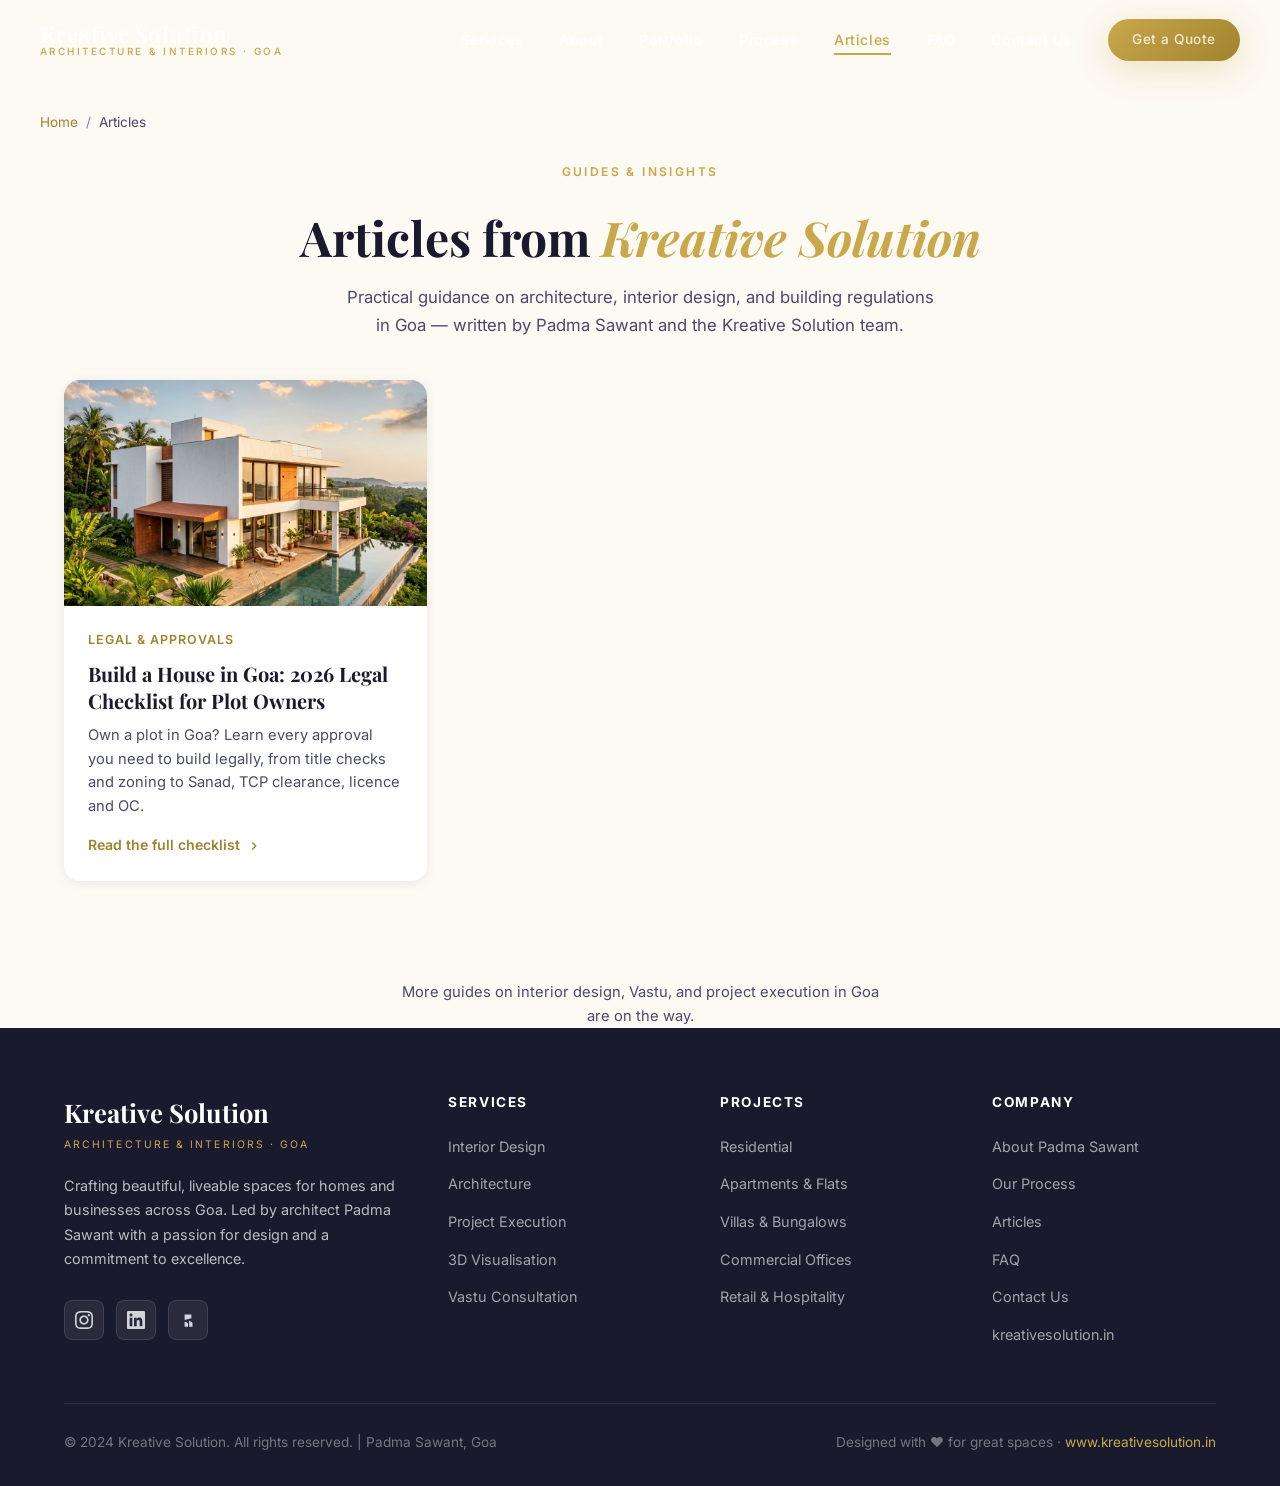
==== articles/index.html @ ba91e3a1 "Add Articles section with first legal-checklist guide - Add /articles/ index page and a new css/arti" ====
<!DOCTYPE html>
<html lang="en">
<head>
  <meta charset="UTF-8" />
  <meta name="viewport" content="width=device-width, initial-scale=1.0" />

  <!-- SEO Meta -->
  <title>Articles & Guides | Kreative Solution — Architecture &amp; Interiors in Goa</title>
  <meta name="description" content="Guides and insights on architecture, interior design, and building regulations in Goa, from Kreative Solution — Padma Sawant's architecture and interior design studio." />
  <meta name="author" content="Padma Sawant — Kreative Solution" />
  <meta name="robots" content="index, follow, max-image-preview:large, max-snippet:-1, max-video-preview:-1" />
  <link rel="canonical" href="https://www.kreativesolution.in/articles/" />
  <link rel="sitemap" type="application/xml" href="/sitemap.xml" />

  <!-- Open Graph -->
  <meta property="og:type" content="website" />
  <meta property="og:site_name" content="Kreative Solution" />
  <meta property="og:locale" content="en_IN" />
  <meta property="og:url" content="https://www.kreativesolution.in/articles/" />
  <meta property="og:title" content="Articles & Guides | Kreative Solution" />
  <meta property="og:description" content="Guides and insights on architecture, interior design, and building regulations in Goa." />
  <meta property="og:image" content="https://www.kreativesolution.in/assets/images/architecture_exterior.png" />

  <!-- Twitter Card -->
  <meta name="twitter:card" content="summary_large_image" />
  <meta name="twitter:title" content="Articles & Guides | Kreative Solution" />
  <meta name="twitter:description" content="Guides and insights on architecture, interior design, and building regulations in Goa." />
  <meta name="twitter:image" content="https://www.kreativesolution.in/assets/images/architecture_exterior.png" />

  <!-- Breadcrumb Schema -->
  <script type="application/ld+json">
  {
    "@context": "https://schema.org",
    "@type": "BreadcrumbList",
    "itemListElement": [
      { "@type": "ListItem", "position": 1, "name": "Home", "item": "https://www.kreativesolution.in/" },
      { "@type": "ListItem", "position": 2, "name": "Articles", "item": "https://www.kreativesolution.in/articles/" }
    ]
  }
  </script>

  <!-- Favicon -->
  <link rel="icon" type="image/svg+xml" href="data:image/svg+xml,<svg xmlns='http://www.w3.org/2000/svg' viewBox='0 0 100 100'><rect width='100' height='100' rx='16' fill='%231a1a2e'/><text y='72' x='50' text-anchor='middle' font-size='60' font-family='serif' fill='%23c9a84c'>K</text></svg>" />

  <!-- Stylesheets -->
  <link rel="stylesheet" href="/css/style.css" />
  <link rel="stylesheet" href="/css/articles.css" />
</head>

<body>

  <!-- ===================== FLOATING WHATSAPP ===================== -->
  <a href="https://wa.me/919975888247?text=Hi%20Padma%2C%20I%20would%20like%20to%20discuss%20a%20project%20with%20Kreative%20Solution."
    class="fab-whatsapp"
    target="_blank"
    rel="noopener noreferrer"
    aria-label="Chat on WhatsApp"
    id="fab-whatsapp">
    <svg viewBox="0 0 24 24" xmlns="http://www.w3.org/2000/svg">
      <path d="M17.472 14.382c-.297-.149-1.758-.867-2.03-.967-.273-.099-.471-.148-.67.15-.197.297-.767.966-.94 1.164-.173.199-.347.223-.644.075-.297-.15-1.255-.463-2.39-1.475-.883-.788-1.48-1.761-1.653-2.059-.173-.297-.018-.458.13-.606.134-.133.298-.347.446-.52.149-.174.198-.298.298-.497.099-.198.05-.371-.025-.52-.075-.149-.669-1.612-.916-2.207-.242-.579-.487-.5-.669-.51-.173-.008-.371-.01-.57-.01-.198 0-.52.074-.792.372-.272.297-1.04 1.016-1.04 2.479 0 1.462 1.065 2.875 1.213 3.074.149.198 2.096 3.2 5.077 4.487.709.306 1.262.489 1.694.625.712.227 1.36.195 1.871.118.571-.085 1.758-.719 2.006-1.413.248-.694.248-1.289.173-1.413-.074-.124-.272-.198-.57-.347m-5.421 7.403h-.004a9.87 9.87 0 01-5.031-1.378l-.361-.214-3.741.982.998-3.648-.235-.374a9.86 9.86 0 01-1.51-5.26c.001-5.45 4.436-9.884 9.888-9.884 2.64 0 5.122 1.03 6.988 2.898a9.825 9.825 0 012.893 6.994c-.003 5.45-4.437 9.884-9.885 9.884m8.413-18.297A11.815 11.815 0 0012.05 0C5.495 0 .16 5.335.157 11.892c0 2.096.547 4.142 1.588 5.945L.057 24l6.305-1.654a11.882 11.882 0 005.683 1.448h.005c6.554 0 11.89-5.335 11.893-11.893a11.821 11.821 0 00-3.48-8.413z"/>
    </svg>
  </a>

  <!-- ===================== NAVBAR ===================== -->
  <nav id="navbar" class="scrolled" role="navigation" aria-label="Main navigation">
    <div class="nav-inner">
      <a href="/" class="nav-logo" aria-label="Kreative Solution — Home">
        <span class="logo-name">Kreative Solution</span>
        <span class="logo-tagline">Architecture &amp; Interiors · Goa</span>
      </a>

      <div class="nav-links" id="nav-links">
        <a href="/#services">Services</a>
        <a href="/#about">About</a>
        <a href="/#portfolio">Portfolio</a>
        <a href="/#process">Process</a>
        <a href="/articles/" class="active">Articles</a>
        <a href="/#faq">FAQ</a>
        <a href="/#contact">Contact Us</a>
        <a href="/#contact" class="btn btn-primary nav-cta nav-cta-desktop">Get a Quote</a>
      </div>

      <button class="nav-toggle" id="nav-toggle" aria-label="Toggle mobile menu" aria-expanded="false">
        <span></span><span></span><span></span>
      </button>
    </div>
  </nav>

  <!-- Mobile Nav Overlay -->
  <div class="nav-mobile" id="nav-mobile" role="dialog" aria-label="Mobile navigation">
    <a href="/#services" class="mobile-link">Services</a>
    <a href="/#about" class="mobile-link">About</a>
    <a href="/#portfolio" class="mobile-link">Portfolio</a>
    <a href="/#process" class="mobile-link">Process</a>
    <a href="/articles/" class="mobile-link">Articles</a>
    <a href="/#faq" class="mobile-link">FAQ</a>
    <a href="/#contact" class="mobile-link">Contact Us</a>
    <a href="/#contact" class="btn btn-primary">Get a Quote</a>
  </div>

  <!-- ===================== BREADCRUMB ===================== -->
  <div class="container breadcrumb" aria-label="Breadcrumb">
    <a href="/">Home</a><span class="sep">/</span><span aria-current="page">Articles</span>
  </div>

  <!-- ===================== ARTICLES HERO ===================== -->
  <section id="articles-hero">
    <div class="container">
      <span class="section-tag">Guides &amp; Insights</span>
      <h1 class="section-title">Articles from <span>Kreative Solution</span></h1>
      <p class="section-sub" style="margin: 16px auto 0;">
        Practical guidance on architecture, interior design, and building regulations in Goa — written by Padma Sawant and the Kreative Solution team.
      </p>
    </div>
  </section>

  <!-- ===================== ARTICLES GRID ===================== -->
  <section id="articles-list">
    <div class="container">
      <div class="articles-grid">

        <article class="article-card">
          <a href="/articles/build-a-house-in-goa-legal-checklist.html" class="article-card-image">
            <img src="/assets/images/architecture_exterior.png"
                 alt="Goa residence under construction, representing the building approval process"
                 loading="lazy" />
          </a>
          <div class="article-card-body">
            <span class="article-card-meta">Legal &amp; Approvals</span>
            <h2 class="article-card-title">
              <a href="/articles/build-a-house-in-goa-legal-checklist.html">Build a House in Goa: 2026 Legal Checklist for Plot Owners</a>
            </h2>
            <p class="article-card-excerpt">
              Own a plot in Goa? Learn every approval you need to build legally, from title checks and zoning to Sanad, TCP clearance, licence and OC.
            </p>
            <a href="/articles/build-a-house-in-goa-legal-checklist.html" class="article-card-link">
              Read the full checklist
              <svg viewBox="0 0 24 24" width="16" height="16" fill="currentColor"><path d="M10 6L8.59 7.41 13.17 12l-4.58 4.59L10 18l6-6z"/></svg>
            </a>
          </div>
        </article>

      </div>

      <p class="articles-empty-note">More guides on interior design, Vastu, and project execution in Goa are on the way.</p>
    </div>
  </section>

  <!-- ===================== FOOTER ===================== -->
  <footer id="footer" role="contentinfo">
    <div class="container">
      <div class="footer-grid">
        <div class="footer-brand">
          <div class="logo-name">Kreative Solution</div>
          <div class="logo-tagline">Architecture &amp; Interiors · Goa</div>
          <p>Crafting beautiful, liveable spaces for homes and businesses across Goa. Led by architect Padma Sawant with a passion for design and a commitment to excellence.</p>
          <div class="social-links">
            <a href="https://www.instagram.com/" target="_blank" rel="noopener noreferrer" class="social-link" aria-label="Instagram">
              <svg viewBox="0 0 24 24"><path d="M12 2.163c3.204 0 3.584.012 4.85.07 3.252.148 4.771 1.691 4.919 4.919.058 1.265.069 1.645.069 4.849 0 3.205-.012 3.584-.069 4.849-.149 3.225-1.664 4.771-4.919 4.919-1.266.058-1.644.07-4.85.07-3.204 0-3.584-.012-4.849-.07-3.26-.149-4.771-1.699-4.919-4.92-.058-1.265-.07-1.644-.07-4.849 0-3.204.013-3.583.07-4.849.149-3.227 1.664-4.771 4.919-4.919 1.266-.057 1.645-.069 4.849-.069zm0-2.163c-3.259 0-3.667.014-4.947.072-4.358.2-6.78 2.618-6.98 6.98-.059 1.281-.073 1.689-.073 4.948 0 3.259.014 3.668.072 4.948.2 4.358 2.618 6.78 6.98 6.98 1.281.058 1.689.072 4.948.072 3.259 0 3.668-.014 4.948-.072 4.354-.2 6.782-2.618 6.979-6.98.059-1.28.073-1.689.073-4.948 0-3.259-.014-3.667-.072-4.947-.196-4.354-2.617-6.78-6.979-6.98-1.281-.059-1.69-.073-4.949-.073zm0 5.838c-3.403 0-6.162 2.759-6.162 6.162s2.759 6.163 6.162 6.163 6.162-2.759 6.162-6.163c0-3.403-2.759-6.162-6.162-6.162zm0 10.162c-2.209 0-4-1.79-4-4 0-2.209 1.791-4 4-4s4 1.791 4 4c0 2.21-1.791 4-4 4zm6.406-11.845c-.796 0-1.441.645-1.441 1.44s.645 1.44 1.441 1.44c.795 0 1.439-.645 1.439-1.44s-.644-1.44-1.439-1.44z"/></svg>
            </a>
            <a href="https://www.linkedin.com/" target="_blank" rel="noopener noreferrer" class="social-link" aria-label="LinkedIn">
              <svg viewBox="0 0 24 24"><path d="M20.447 20.452h-3.554v-5.569c0-1.328-.027-3.037-1.852-3.037-1.853 0-2.136 1.445-2.136 2.939v5.667H9.351V9h3.414v1.561h.046c.477-.9 1.637-1.85 3.37-1.85 3.601 0 4.267 2.37 4.267 5.455v6.286zM5.337 7.433c-1.144 0-2.063-.926-2.063-2.065 0-1.138.92-2.063 2.063-2.063 1.14 0 2.064.925 2.064 2.063 0 1.139-.925 2.065-2.064 2.065zm1.782 13.019H3.555V9h3.564v11.452zM22.225 0H1.771C.792 0 0 .774 0 1.729v20.542C0 23.227.792 24 1.771 24h20.451C23.2 24 24 23.227 24 22.271V1.729C24 .774 23.2 0 22.222 0h.003z"/></svg>
            </a>
            <a href="https://www.houzz.com/" target="_blank" rel="noopener noreferrer" class="social-link" aria-label="Houzz">
              <svg viewBox="0 0 24 24"><path d="M7.5 4.5v7.376L16.5 9.5V4.5h-9zm0 9.624V21h4.5v-5.126l-4.5-1.75zm6 2.376V21H18v-5.5l-4.5-2.75v4.75z"/></svg>
            </a>
          </div>
        </div>

        <div class="footer-col">
          <h4>Services</h4>
          <ul>
            <li><a href="/#services">Interior Design</a></li>
            <li><a href="/#services">Architecture</a></li>
            <li><a href="/#services">Project Execution</a></li>
            <li><a href="/#services">3D Visualisation</a></li>
            <li><a href="/#services">Vastu Consultation</a></li>
          </ul>
        </div>

        <div class="footer-col">
          <h4>Projects</h4>
          <ul>
            <li><a href="/#portfolio">Residential</a></li>
            <li><a href="/#portfolio">Apartments &amp; Flats</a></li>
            <li><a href="/#portfolio">Villas &amp; Bungalows</a></li>
            <li><a href="/#portfolio">Commercial Offices</a></li>
            <li><a href="/#portfolio">Retail &amp; Hospitality</a></li>
          </ul>
        </div>

        <div class="footer-col">
          <h4>Company</h4>
          <ul>
            <li><a href="/#about">About Padma Sawant</a></li>
            <li><a href="/#process">Our Process</a></li>
            <li><a href="/articles/">Articles</a></li>
            <li><a href="/#faq">FAQ</a></li>
            <li><a href="/#contact">Contact Us</a></li>
            <li><a href="https://www.kreativesolution.in">kreativesolution.in</a></li>
          </ul>
        </div>
      </div>

      <hr class="footer-divider" />

      <div class="footer-bottom">
        <p>&copy; 2024 Kreative Solution. All rights reserved. | Padma Sawant, Goa</p>
        <p>Designed with ♥ for great spaces · <a href="https://www.kreativesolution.in">www.kreativesolution.in</a></p>
      </div>
    </div>
  </footer>

  <!-- ===================== JAVASCRIPT ===================== -->
  <script src="/js/main.js"></script>

</body>
</html>
---- css/style.css ----
/* =========================================================
   KREATIVE SOLUTION — Main Stylesheet
   Author: Kreative Solution / Padma Sawant, Goa
   ========================================================= */

/* ---- Google Fonts ---- */
@import url('https://fonts.googleapis.com/css2?family=Playfair+Display:ital,wght@0,400;0,600;0,700;0,900;1,400;1,600&family=Inter:wght@300;400;500;600;700&display=swap');

/* ---- CSS Custom Properties ---- */
:root {
  --gold:        #c9a84c;
  --gold-light:  #e8c96b;
  --gold-dark:   #a0832e;
  --charcoal:    #1a1a2e;
  --charcoal-2:  #16213e;
  --charcoal-3:  #0f3460;
  --cream:       #f5f0e8;
  --cream-2:     #ede8dd;
  --warm-white:  #fdf9f3;
  --text-dark:   #1a1a2e;
  --text-mid:    #4a4a6a;
  --text-light:  #8888aa;
  --white:       #ffffff;

  --font-head:   'Playfair Display', Georgia, serif;
  --font-body:   'Inter', system-ui, sans-serif;

  --radius-sm:   8px;
  --radius-md:   16px;
  --radius-lg:   24px;
  --radius-xl:   40px;

  --shadow-sm:   0 2px 12px rgba(26,26,46,0.08);
  --shadow-md:   0 8px 32px rgba(26,26,46,0.14);
  --shadow-lg:   0 20px 60px rgba(26,26,46,0.20);
  --shadow-gold: 0 8px 32px rgba(201,168,76,0.30);

  --transition:  all 0.35s cubic-bezier(0.4, 0, 0.2, 1);
  --transition-slow: all 0.6s cubic-bezier(0.4, 0, 0.2, 1);

  --nav-height: 80px;
  --section-gap: 100px;
}

/* ---- Reset & Base ---- */
*, *::before, *::after { box-sizing: border-box; margin: 0; padding: 0; }

html {
  scroll-behavior: smooth;
  font-size: 16px;
  -webkit-text-size-adjust: 100%;
}

body {
  font-family: var(--font-body);
  color: var(--text-dark);
  background: var(--warm-white);
  line-height: 1.6;
  overflow-x: hidden;
}

img { display: block; max-width: 100%; height: auto; }
a { text-decoration: none; color: inherit; }
ul, ol { list-style: none; }
button { cursor: pointer; border: none; background: none; font-family: inherit; }
input, textarea, select { font-family: inherit; font-size: inherit; }

/* ---- Utility Classes ---- */
.container {
  max-width: 1200px;
  margin: 0 auto;
  padding: 0 24px;
}

.section-tag {
  display: inline-block;
  font-family: var(--font-body);
  font-size: 0.75rem;
  font-weight: 600;
  letter-spacing: 0.2em;
  text-transform: uppercase;
  color: var(--gold);
  margin-bottom: 16px;
}

.section-title {
  font-family: var(--font-head);
  font-size: clamp(2rem, 4vw, 3rem);
  font-weight: 700;
  line-height: 1.2;
  color: var(--charcoal);
}

.section-title span { color: var(--gold); font-style: italic; }

.section-sub {
  font-size: 1.05rem;
  color: var(--text-mid);
  line-height: 1.7;
  max-width: 600px;
}

.btn {
  display: inline-flex;
  align-items: center;
  gap: 10px;
  padding: 14px 32px;
  border-radius: var(--radius-xl);
  font-weight: 600;
  font-size: 0.95rem;
  letter-spacing: 0.03em;
  transition: var(--transition);
  position: relative;
  overflow: hidden;
}

.btn::before {
  content: '';
  position: absolute;
  inset: 0;
  background: rgba(255,255,255,0.15);
  opacity: 0;
  transition: opacity 0.3s;
}

.btn:hover::before { opacity: 1; }
.btn:hover { transform: translateY(-2px); }
.btn:active { transform: translateY(0); }

.btn-primary {
  background: linear-gradient(135deg, var(--gold), var(--gold-dark));
  color: var(--white);
  box-shadow: var(--shadow-gold);
}

.btn-primary:hover {
  box-shadow: 0 12px 40px rgba(201,168,76,0.45);
}

.btn-outline {
  background: transparent;
  color: var(--white);
  border: 2px solid rgba(255,255,255,0.7);
}

.btn-outline:hover {
  background: rgba(255,255,255,0.12);
  border-color: var(--white);
}

.btn-dark {
  background: var(--charcoal);
  color: var(--white);
}

.btn-dark:hover {
  background: var(--charcoal-3);
  box-shadow: var(--shadow-md);
}

/* ---- Scroll Reveal Animations ---- */
.reveal {
  opacity: 0;
  transform: translateY(40px);
  transition: opacity 0.7s ease, transform 0.7s ease;
}

.reveal.visible {
  opacity: 1;
  transform: translateY(0);
}

.reveal-left {
  opacity: 0;
  transform: translateX(-40px);
  transition: opacity 0.7s ease, transform 0.7s ease;
}

.reveal-left.visible {
  opacity: 1;
  transform: translateX(0);
}

.reveal-right {
  opacity: 0;
  transform: translateX(40px);
  transition: opacity 0.7s ease, transform 0.7s ease;
}

.reveal-right.visible {
  opacity: 1;
  transform: translateX(0);
}

.delay-1 { transition-delay: 0.1s; }
.delay-2 { transition-delay: 0.2s; }
.delay-3 { transition-delay: 0.3s; }
.delay-4 { transition-delay: 0.4s; }
.delay-5 { transition-delay: 0.5s; }

/* =========================================================
   NAVBAR
   ========================================================= */
#navbar {
  position: fixed;
  top: 0;
  left: 0;
  right: 0;
  z-index: 1000;
  height: var(--nav-height);
  display: flex;
  align-items: center;
  transition: var(--transition);
  padding: 0 24px;
}

#navbar.scrolled {
  background: rgba(26, 26, 46, 0.95);
  backdrop-filter: blur(20px);
  -webkit-backdrop-filter: blur(20px);
  box-shadow: 0 4px 30px rgba(0,0,0,0.3);
}

.nav-inner {
  max-width: 1200px;
  margin: 0 auto;
  width: 100%;
  display: flex;
  align-items: center;
  justify-content: space-between;
}

.nav-logo {
  display: flex;
  flex-direction: column;
  line-height: 1;
}

.nav-logo .logo-name {
  font-family: var(--font-head);
  font-size: 1.4rem;
  font-weight: 700;
  color: var(--white);
  letter-spacing: 0.02em;
}

.nav-logo .logo-tagline {
  font-size: 0.62rem;
  font-weight: 500;
  letter-spacing: 0.25em;
  text-transform: uppercase;
  color: var(--gold);
  margin-top: 2px;
}

.nav-links {
  display: flex;
  align-items: center;
  gap: 36px;
}

.nav-links a {
  font-size: 0.88rem;
  font-weight: 500;
  color: rgba(255,255,255,0.8);
  letter-spacing: 0.04em;
  transition: var(--transition);
  position: relative;
}

.nav-links a::after {
  content: '';
  position: absolute;
  left: 0;
  bottom: -4px;
  width: 0;
  height: 2px;
  background: var(--gold);
  transition: width 0.3s ease;
}

.nav-links a:hover,
.nav-links a.active {
  color: var(--gold);
}

.nav-links a:hover::after,
.nav-links a.active::after {
  width: 100%;
}

.nav-cta {
  padding: 10px 24px !important;
  font-size: 0.85rem !important;
}

/* Hamburger */
.nav-toggle {
  display: none;
  flex-direction: column;
  gap: 6px;
  padding: 4px;
  cursor: pointer;
  z-index: 1100;
}

.nav-toggle span {
  display: block;
  width: 26px;
  height: 2px;
  background: var(--white);
  border-radius: 2px;
  transition: var(--transition);
}

.nav-toggle.open span:nth-child(1) { transform: rotate(45deg) translate(5px, 6px); }
.nav-toggle.open span:nth-child(2) { opacity: 0; }
.nav-toggle.open span:nth-child(3) { transform: rotate(-45deg) translate(5px, -6px); }

/* Mobile nav */
.nav-mobile {
  display: none;
  position: fixed;
  inset: 0;
  background: rgba(26, 26, 46, 0.98);
  backdrop-filter: blur(20px);
  z-index: 999;
  flex-direction: column;
  align-items: center;
  justify-content: center;
  gap: 32px;
}

.nav-mobile.open { display: flex; }

.nav-mobile a {
  font-family: var(--font-head);
  font-size: 2rem;
  font-weight: 600;
  color: var(--white);
  transition: color 0.3s;
}

.nav-mobile a:hover { color: var(--gold); }

.nav-mobile .btn {
  font-family: var(--font-body);
  font-size: 1rem;
  margin-top: 8px;
}

/* =========================================================
   HERO SECTION
   ========================================================= */
#hero {
  position: relative;
  min-height: 100vh;
  display: flex;
  align-items: center;
  overflow: hidden;
}

.hero-bg {
  position: absolute;
  inset: 0;
  background-image: url('../assets/images/hero_background.png');
  background-size: cover;
  background-position: center;
  background-attachment: fixed;
  z-index: 0;
  transform: scale(1.05);
  animation: heroZoom 10s ease-out forwards;
}

@keyframes heroZoom {
  from { transform: scale(1.08); }
  to { transform: scale(1.0); }
}

.hero-overlay {
  position: absolute;
  inset: 0;
  background: linear-gradient(
    135deg,
    rgba(26, 26, 46, 0.80) 0%,
    rgba(26, 26, 46, 0.55) 50%,
    rgba(15, 52, 96, 0.40) 100%
  );
  z-index: 1;
}

.hero-content {
  position: relative;
  z-index: 2;
  padding-top: var(--nav-height);
  max-width: 1200px;
  margin: 0 auto;
  padding-left: 24px;
  padding-right: 24px;
  width: 100%;
}

.hero-badge {
  display: inline-flex;
  align-items: center;
  gap: 8px;
  padding: 8px 20px;
  background: rgba(201, 168, 76, 0.15);
  border: 1px solid rgba(201, 168, 76, 0.4);
  border-radius: var(--radius-xl);
  color: var(--gold-light);
  font-size: 0.78rem;
  font-weight: 600;
  letter-spacing: 0.15em;
  text-transform: uppercase;
  margin-bottom: 28px;
  backdrop-filter: blur(8px);
  animation: fadeInDown 0.8s ease 0.2s both;
}

.hero-badge::before {
  content: '';
  width: 8px;
  height: 8px;
  border-radius: 50%;
  background: var(--gold);
  animation: pulse 2s infinite;
}

@keyframes pulse {
  0%, 100% { opacity: 1; transform: scale(1); }
  50% { opacity: 0.5; transform: scale(0.8); }
}

.hero-title {
  font-family: var(--font-head);
  font-size: clamp(2.6rem, 6vw, 5rem);
  font-weight: 900;
  line-height: 1.1;
  color: var(--white);
  margin-bottom: 24px;
  animation: fadeInDown 0.8s ease 0.4s both;
}

.hero-title .accent {
  color: var(--gold-light);
  font-style: italic;
  display: block;
}

.hero-subtitle {
  font-size: clamp(1rem, 2vw, 1.2rem);
  color: rgba(255, 255, 255, 0.82);
  max-width: 560px;
  line-height: 1.7;
  margin-bottom: 40px;
  animation: fadeInDown 0.8s ease 0.6s both;
}

.hero-actions {
  display: flex;
  flex-wrap: wrap;
  gap: 16px;
  margin-bottom: 64px;
  animation: fadeInDown 0.8s ease 0.8s both;
}

.hero-stats {
  display: flex;
  gap: 48px;
  flex-wrap: wrap;
  animation: fadeInDown 0.8s ease 1.0s both;
}

.stat-item {
  display: flex;
  flex-direction: column;
}

.stat-number {
  font-family: var(--font-head);
  font-size: 2.2rem;
  font-weight: 700;
  color: var(--gold-light);
  line-height: 1;
}

.stat-label {
  font-size: 0.8rem;
  color: rgba(255,255,255,0.65);
  letter-spacing: 0.08em;
  text-transform: uppercase;
  margin-top: 4px;
}

.hero-scroll {
  position: absolute;
  bottom: 36px;
  left: 50%;
  transform: translateX(-50%);
  z-index: 2;
  display: flex;
  flex-direction: column;
  align-items: center;
  gap: 8px;
  color: rgba(255,255,255,0.5);
  font-size: 0.72rem;
  letter-spacing: 0.15em;
  text-transform: uppercase;
  animation: bounce 2s infinite 2s;
}

.scroll-line {
  width: 1px;
  height: 48px;
  background: linear-gradient(to bottom, transparent, rgba(201,168,76,0.7));
}

@keyframes bounce {
  0%, 100% { transform: translateX(-50%) translateY(0); }
  50% { transform: translateX(-50%) translateY(8px); }
}

@keyframes fadeInDown {
  from { opacity: 0; transform: translateY(-20px); }
  to { opacity: 1; transform: translateY(0); }
}

/* =========================================================
   SERVICES SECTION
   ========================================================= */
#services {
  padding: var(--section-gap) 0;
  background: var(--warm-white);
}

.services-header {
  text-align: center;
  margin-bottom: 64px;
}

.services-grid {
  display: grid;
  grid-template-columns: repeat(3, 1fr);
  gap: 28px;
}

.service-card {
  background: var(--white);
  border-radius: var(--radius-lg);
  padding: 48px 36px;
  box-shadow: var(--shadow-sm);
  border: 1px solid rgba(201,168,76,0.1);
  transition: var(--transition);
  position: relative;
  overflow: hidden;
}

.service-card::before {
  content: '';
  position: absolute;
  top: 0;
  left: 0;
  width: 4px;
  height: 100%;
  background: linear-gradient(180deg, var(--gold), var(--gold-dark));
  opacity: 0;
  transition: opacity 0.3s;
}

.service-card:hover {
  transform: translateY(-8px);
  box-shadow: var(--shadow-lg);
  border-color: rgba(201,168,76,0.25);
}

.service-card:hover::before { opacity: 1; }

.service-icon {
  width: 64px;
  height: 64px;
  border-radius: var(--radius-md);
  background: linear-gradient(135deg, rgba(201,168,76,0.15), rgba(201,168,76,0.05));
  display: flex;
  align-items: center;
  justify-content: center;
  margin-bottom: 28px;
  transition: var(--transition);
}

.service-card:hover .service-icon {
  background: linear-gradient(135deg, var(--gold), var(--gold-dark));
}

.service-icon svg {
  width: 30px;
  height: 30px;
  fill: var(--gold);
  transition: var(--transition);
}

.service-card:hover .service-icon svg {
  fill: var(--white);
}

.service-title {
  font-family: var(--font-head);
  font-size: 1.4rem;
  font-weight: 600;
  color: var(--charcoal);
  margin-bottom: 12px;
}

.service-desc {
  font-size: 0.95rem;
  color: var(--text-mid);
  line-height: 1.7;
  margin-bottom: 24px;
}

.service-list {
  display: flex;
  flex-direction: column;
  gap: 8px;
}

.service-list li {
  display: flex;
  align-items: center;
  gap: 10px;
  font-size: 0.88rem;
  color: var(--text-mid);
}

.service-list li::before {
  content: '';
  width: 6px;
  height: 6px;
  border-radius: 50%;
  background: var(--gold);
  flex-shrink: 0;
}

/* =========================================================
   ABOUT SECTION
   ========================================================= */
#about {
  padding: var(--section-gap) 0;
  background: linear-gradient(135deg, var(--charcoal) 0%, var(--charcoal-2) 100%);
  position: relative;
  overflow: hidden;
}

#about::before {
  content: '"';
  font-family: var(--font-head);
  font-size: 400px;
  color: rgba(201, 168, 76, 0.04);
  position: absolute;
  top: -80px;
  right: -40px;
  line-height: 1;
  pointer-events: none;
}

.about-grid {
  display: grid;
  grid-template-columns: 1fr 1fr;
  gap: 80px;
  align-items: center;
}

.about-image-wrapper {
  position: relative;
}

.about-image-frame {
  border-radius: var(--radius-lg);
  overflow: hidden;
  position: relative;
  aspect-ratio: 4/5;
}

.about-image-frame img {
  width: 100%;
  height: 100%;
  object-fit: cover;
  transition: transform 0.6s ease;
}

.about-image-frame:hover img { transform: scale(1.03); }

.about-image-overlay {
  position: absolute;
  inset: 0;
  background: linear-gradient(to top, rgba(26,26,46,0.6) 0%, transparent 50%);
}

.about-badge-card {
  position: absolute;
  bottom: -28px;
  right: -28px;
  background: linear-gradient(135deg, var(--gold), var(--gold-dark));
  border-radius: var(--radius-md);
  padding: 24px 28px;
  color: var(--white);
  box-shadow: var(--shadow-gold);
}

.about-badge-card .number {
  font-family: var(--font-head);
  font-size: 2.4rem;
  font-weight: 700;
  line-height: 1;
}

.about-badge-card .label {
  font-size: 0.78rem;
  opacity: 0.9;
  letter-spacing: 0.08em;
  text-transform: uppercase;
  margin-top: 4px;
}

.about-content { color: var(--white); }

.about-content .section-title { color: var(--white); }
.about-content .section-title span { color: var(--gold-light); }

.about-content .section-sub { color: rgba(255,255,255,0.7); }

.about-bio {
  font-size: 0.95rem;
  color: rgba(255,255,255,0.65);
  line-height: 1.8;
  margin: 28px 0 36px;
}

.about-credentials {
  display: flex;
  flex-direction: column;
  gap: 16px;
  margin-bottom: 40px;
}

.credential-item {
  display: flex;
  align-items: center;
  gap: 16px;
}

.credential-icon {
  width: 44px;
  height: 44px;
  border-radius: var(--radius-sm);
  background: rgba(201,168,76,0.15);
  border: 1px solid rgba(201,168,76,0.3);
  display: flex;
  align-items: center;
  justify-content: center;
  flex-shrink: 0;
}

.credential-icon svg {
  width: 20px;
  height: 20px;
  fill: var(--gold);
}

.credential-text {
  font-size: 0.9rem;
  color: rgba(255,255,255,0.8);
}

/* =========================================================
   PORTFOLIO SECTION
   ========================================================= */
#portfolio {
  padding: var(--section-gap) 0;
  background: var(--cream-2);
}

.portfolio-header {
  text-align: center;
  margin-bottom: 48px;
}

.portfolio-filters {
  display: flex;
  justify-content: center;
  gap: 12px;
  flex-wrap: wrap;
  margin-bottom: 48px;
}

.filter-btn {
  padding: 10px 24px;
  border-radius: var(--radius-xl);
  font-size: 0.85rem;
  font-weight: 600;
  letter-spacing: 0.05em;
  background: var(--white);
  color: var(--text-mid);
  border: 1.5px solid rgba(0,0,0,0.08);
  transition: var(--transition);
}

.filter-btn:hover,
.filter-btn.active {
  background: var(--charcoal);
  color: var(--white);
  border-color: var(--charcoal);
}

.portfolio-grid {
  display: grid;
  grid-template-columns: repeat(3, 1fr);
  grid-template-rows: auto;
  gap: 20px;
}

.portfolio-item {
  border-radius: var(--radius-md);
  overflow: hidden;
  position: relative;
  cursor: pointer;
  background: var(--charcoal-2);
  transition: var(--transition);
}

.portfolio-item:first-child {
  grid-column: span 2;
  grid-row: span 1;
}

.portfolio-item:hover { transform: scale(1.02); }

.portfolio-item img {
  width: 100%;
  height: 100%;
  object-fit: cover;
  transition: transform 0.6s ease;
  min-height: 280px;
}

.portfolio-item:first-child img { min-height: 400px; }

.portfolio-item:hover img { transform: scale(1.06); }

.portfolio-item-overlay {
  position: absolute;
  inset: 0;
  background: linear-gradient(to top, rgba(26,26,46,0.85) 0%, transparent 60%);
  opacity: 0;
  transition: opacity 0.4s;
  display: flex;
  align-items: flex-end;
  padding: 28px;
}

.portfolio-item:hover .portfolio-item-overlay { opacity: 1; }

.portfolio-item-info .tag {
  font-size: 0.72rem;
  font-weight: 600;
  letter-spacing: 0.15em;
  text-transform: uppercase;
  color: var(--gold);
  margin-bottom: 6px;
}

.portfolio-item-info h3 {
  font-family: var(--font-head);
  font-size: 1.2rem;
  color: var(--white);
}

/* CSS-gradient portfolio placeholders */
.portfolio-placeholder {
  width: 100%;
  height: 100%;
  min-height: 280px;
  display: flex;
  align-items: center;
  justify-content: center;
}

.portfolio-item:nth-child(4) .portfolio-placeholder {
  background: linear-gradient(135deg, #2d1b4e, #4a2c7a);
}
.portfolio-item:nth-child(5) .portfolio-placeholder {
  background: linear-gradient(135deg, #1a3a2e, #2d6a50);
}
.portfolio-item:nth-child(6) .portfolio-placeholder {
  background: linear-gradient(135deg, #3a1a1a, #6a2d2d);
}

.placeholder-icon {
  text-align: center;
  color: rgba(255,255,255,0.4);
}

.placeholder-icon svg {
  width: 48px;
  height: 48px;
  fill: rgba(255,255,255,0.3);
  margin-bottom: 12px;
}

.placeholder-icon p {
  font-size: 0.9rem;
  font-family: var(--font-head);
  font-style: italic;
}

/* =========================================================
   PROCESS SECTION
   ========================================================= */
#process {
  padding: var(--section-gap) 0;
  background: var(--warm-white);
}

.process-header {
  text-align: center;
  margin-bottom: 72px;
}

.process-steps {
  display: grid;
  grid-template-columns: repeat(4, 1fr);
  position: relative;
  gap: 24px;
}

.process-steps::before {
  content: '';
  position: absolute;
  top: 48px;
  left: calc(12.5% + 24px);
  right: calc(12.5% + 24px);
  height: 2px;
  background: linear-gradient(90deg, var(--gold), var(--gold-dark));
  z-index: 0;
}

.process-step {
  display: flex;
  flex-direction: column;
  align-items: center;
  text-align: center;
  position: relative;
  z-index: 1;
}

.step-number {
  width: 96px;
  height: 96px;
  border-radius: 50%;
  background: var(--white);
  border: 3px solid var(--gold);
  display: flex;
  align-items: center;
  justify-content: center;
  font-family: var(--font-head);
  font-size: 1.8rem;
  font-weight: 700;
  color: var(--gold);
  margin-bottom: 28px;
  box-shadow: var(--shadow-sm);
  transition: var(--transition);
}

.process-step:hover .step-number {
  background: linear-gradient(135deg, var(--gold), var(--gold-dark));
  color: var(--white);
  border-color: var(--gold);
  transform: scale(1.08);
  box-shadow: var(--shadow-gold);
}

.step-title {
  font-family: var(--font-head);
  font-size: 1.15rem;
  font-weight: 600;
  color: var(--charcoal);
  margin-bottom: 10px;
}

.step-desc {
  font-size: 0.88rem;
  color: var(--text-mid);
  line-height: 1.6;
}

/* =========================================================
   FAQ SECTION
   ========================================================= */
#faq {
  padding: var(--section-gap) 0;
  background: var(--cream);
}

.faq-header {
  text-align: center;
  max-width: 640px;
  margin: 0 auto 56px;
}

.faq-list {
  max-width: 800px;
  margin: 0 auto;
  display: flex;
  flex-direction: column;
  gap: 16px;
}

.faq-item {
  background: var(--white);
  border: 1px solid var(--cream-2);
  border-radius: var(--radius-md);
  padding: 22px 28px;
  box-shadow: var(--shadow-sm);
  transition: var(--transition);
}

.faq-item:hover {
  border-color: var(--gold);
}

.faq-item[open] {
  box-shadow: var(--shadow-md);
}

.faq-question {
  font-family: var(--font-head);
  font-size: 1.05rem;
  font-weight: 600;
  color: var(--charcoal);
  cursor: pointer;
  list-style: none;
  display: flex;
  align-items: center;
  justify-content: space-between;
  gap: 16px;
}

.faq-question::-webkit-details-marker { display: none; }

.faq-question::after {
  content: '+';
  flex-shrink: 0;
  font-size: 1.4rem;
  font-weight: 400;
  color: var(--gold);
  transition: var(--transition);
}

.faq-item[open] .faq-question::after {
  content: '−';
}

.faq-answer {
  margin-top: 14px;
  font-size: 0.94rem;
  color: var(--text-mid);
  line-height: 1.7;
}

/* =========================================================
   TESTIMONIALS SECTION
   ========================================================= */
#testimonials {
  padding: var(--section-gap) 0;
  background: linear-gradient(135deg, var(--charcoal) 0%, var(--charcoal-3) 100%);
  position: relative;
  overflow: hidden;
}

.testimonials-header {
  text-align: center;
  margin-bottom: 64px;
}

.testimonials-header .section-title { color: var(--white); }

.testimonials-track-wrapper {
  position: relative;
  overflow: hidden;
}

.testimonials-track {
  display: flex;
  gap: 28px;
  transition: transform 0.5s cubic-bezier(0.4,0,0.2,1);
}

.testimonial-card {
  flex: 0 0 calc(33.333% - 19px);
  background: rgba(255,255,255,0.06);
  backdrop-filter: blur(12px);
  border: 1px solid rgba(201,168,76,0.2);
  border-radius: var(--radius-lg);
  padding: 40px 36px;
}

.testimonial-quote {
  font-size: 2.5rem;
  color: var(--gold);
  font-family: var(--font-head);
  line-height: 1;
  margin-bottom: 20px;
}

.testimonial-text {
  font-size: 1rem;
  color: rgba(255,255,255,0.8);
  line-height: 1.75;
  font-style: italic;
  margin-bottom: 32px;
}

.testimonial-author {
  display: flex;
  align-items: center;
  gap: 14px;
}

.author-avatar {
  width: 52px;
  height: 52px;
  border-radius: 50%;
  background: linear-gradient(135deg, var(--gold), var(--gold-dark));
  display: flex;
  align-items: center;
  justify-content: center;
  font-family: var(--font-head);
  font-size: 1.2rem;
  font-weight: 700;
  color: var(--white);
  flex-shrink: 0;
}

.author-name {
  font-weight: 600;
  color: var(--white);
  font-size: 0.95rem;
}

.author-detail {
  font-size: 0.8rem;
  color: var(--gold);
  margin-top: 2px;
}

.testimonials-controls {
  display: flex;
  justify-content: center;
  align-items: center;
  gap: 16px;
  margin-top: 48px;
}

.testi-btn {
  width: 48px;
  height: 48px;
  border-radius: 50%;
  background: rgba(255,255,255,0.1);
  border: 1px solid rgba(201,168,76,0.3);
  display: flex;
  align-items: center;
  justify-content: center;
  color: var(--white);
  transition: var(--transition);
  cursor: pointer;
}

.testi-btn:hover {
  background: var(--gold);
  border-color: var(--gold);
}

.testi-btn svg { width: 18px; height: 18px; fill: currentColor; }

.testi-dots {
  display: flex;
  gap: 8px;
}

.testi-dot {
  width: 8px;
  height: 8px;
  border-radius: 50%;
  background: rgba(255,255,255,0.3);
  transition: var(--transition);
  cursor: pointer;
}

.testi-dot.active {
  background: var(--gold);
  width: 24px;
  border-radius: 4px;
}

/* =========================================================
   CONTACT SECTION
   ========================================================= */
#contact {
  padding: var(--section-gap) 0;
  background: var(--cream-2);
}

.contact-grid {
  display: grid;
  grid-template-columns: 1fr 1.2fr;
  gap: 80px;
  align-items: start;
}

.contact-info .section-title { margin-bottom: 20px; }
.contact-info .section-sub { margin-bottom: 48px; }

.contact-cards {
  display: flex;
  flex-direction: column;
  gap: 20px;
  margin-bottom: 40px;
}

.contact-card {
  display: flex;
  align-items: flex-start;
  gap: 18px;
  padding: 20px 24px;
  background: var(--white);
  border-radius: var(--radius-md);
  box-shadow: var(--shadow-sm);
  border: 1px solid rgba(0,0,0,0.05);
  transition: var(--transition);
}

.contact-card:hover {
  box-shadow: var(--shadow-md);
  transform: translateX(4px);
}

.contact-card-icon {
  width: 48px;
  height: 48px;
  border-radius: var(--radius-sm);
  background: linear-gradient(135deg, rgba(201,168,76,0.15), rgba(201,168,76,0.05));
  display: flex;
  align-items: center;
  justify-content: center;
  flex-shrink: 0;
}

.contact-card-icon svg {
  width: 22px;
  height: 22px;
  fill: var(--gold);
}

.contact-card-label {
  font-size: 0.75rem;
  font-weight: 600;
  letter-spacing: 0.1em;
  text-transform: uppercase;
  color: var(--text-light);
  margin-bottom: 4px;
}

.contact-card-value {
  font-size: 0.95rem;
  font-weight: 500;
  color: var(--text-dark);
}

.whatsapp-btn {
  display: inline-flex;
  align-items: center;
  gap: 12px;
  padding: 14px 28px;
  background: linear-gradient(135deg, #25D366, #128C7E);
  color: var(--white);
  border-radius: var(--radius-xl);
  font-weight: 600;
  font-size: 0.95rem;
  box-shadow: 0 8px 24px rgba(37,211,102,0.35);
  transition: var(--transition);
}

.whatsapp-btn:hover {
  transform: translateY(-2px);
  box-shadow: 0 12px 32px rgba(37,211,102,0.45);
}

.whatsapp-btn svg { width: 22px; height: 22px; fill: currentColor; }

/* Contact Form */
.contact-form-card {
  background: var(--white);
  border-radius: var(--radius-lg);
  padding: 48px 44px;
  box-shadow: var(--shadow-md);
  border: 1px solid rgba(0,0,0,0.04);
}

.form-title {
  font-family: var(--font-head);
  font-size: 1.6rem;
  font-weight: 700;
  color: var(--charcoal);
  margin-bottom: 8px;
}

.form-subtitle {
  font-size: 0.9rem;
  color: var(--text-mid);
  margin-bottom: 36px;
}

.form-row {
  display: grid;
  grid-template-columns: 1fr 1fr;
  gap: 16px;
}

.form-group {
  display: flex;
  flex-direction: column;
  gap: 8px;
  margin-bottom: 20px;
}

.form-group label {
  font-size: 0.82rem;
  font-weight: 600;
  color: var(--text-mid);
  letter-spacing: 0.04em;
}

.form-group input,
.form-group select,
.form-group textarea {
  padding: 13px 18px;
  background: var(--cream);
  border: 2px solid transparent;
  border-radius: var(--radius-sm);
  font-size: 0.95rem;
  color: var(--text-dark);
  transition: var(--transition);
  outline: none;
}

.form-group input:focus,
.form-group select:focus,
.form-group textarea:focus {
  border-color: var(--gold);
  background: var(--white);
  box-shadow: 0 0 0 4px rgba(201,168,76,0.1);
}

.form-group textarea {
  min-height: 120px;
  resize: vertical;
}

.form-group select {
  appearance: none;
  background-image: url("data:image/svg+xml,%3Csvg xmlns='http://www.w3.org/2000/svg' viewBox='0 0 24 24' fill='%238888aa'%3E%3Cpath d='M7 10l5 5 5-5z'/%3E%3C/svg%3E");
  background-repeat: no-repeat;
  background-position: right 14px center;
  background-size: 20px;
}

.form-submit {
  width: 100%;
  padding: 16px;
  font-size: 1rem;
  border-radius: var(--radius-sm);
}

.form-success {
  display: none;
  text-align: center;
  padding: 40px;
}

.form-success svg {
  width: 64px;
  height: 64px;
  fill: #22c55e;
  margin: 0 auto 20px;
}

.form-success h3 {
  font-family: var(--font-head);
  font-size: 1.4rem;
  color: var(--charcoal);
  margin-bottom: 8px;
}

.form-success p { color: var(--text-mid); }

/* =========================================================
   FOOTER
   ========================================================= */
#footer {
  background: var(--charcoal);
  color: rgba(255,255,255,0.7);
  padding: 64px 0 32px;
}

.footer-grid {
  display: grid;
  grid-template-columns: 1.5fr 1fr 1fr 1fr;
  gap: 48px;
  margin-bottom: 56px;
}

.footer-brand .logo-name {
  font-family: var(--font-head);
  font-size: 1.6rem;
  font-weight: 700;
  color: var(--white);
  margin-bottom: 4px;
}

.footer-brand .logo-tagline {
  font-size: 0.65rem;
  letter-spacing: 0.2em;
  text-transform: uppercase;
  color: var(--gold);
  margin-bottom: 20px;
}

.footer-brand p {
  font-size: 0.9rem;
  line-height: 1.7;
  margin-bottom: 28px;
}

.social-links {
  display: flex;
  gap: 12px;
}

.social-link {
  width: 40px;
  height: 40px;
  border-radius: var(--radius-sm);
  background: rgba(255,255,255,0.07);
  border: 1px solid rgba(255,255,255,0.1);
  display: flex;
  align-items: center;
  justify-content: center;
  transition: var(--transition);
}

.social-link:hover {
  background: var(--gold);
  border-color: var(--gold);
}

.social-link svg { width: 18px; height: 18px; fill: rgba(255,255,255,0.8); }
.social-link:hover svg { fill: var(--white); }

.footer-col h4 {
  font-weight: 700;
  font-size: 0.85rem;
  letter-spacing: 0.12em;
  text-transform: uppercase;
  color: var(--white);
  margin-bottom: 20px;
}

.footer-col ul {
  display: flex;
  flex-direction: column;
  gap: 12px;
}

.footer-col ul li a {
  font-size: 0.9rem;
  color: rgba(255,255,255,0.6);
  transition: color 0.3s;
}

.footer-col ul li a:hover { color: var(--gold); }

.footer-divider {
  border: none;
  border-top: 1px solid rgba(255,255,255,0.08);
  margin-bottom: 28px;
}

.footer-bottom {
  display: flex;
  align-items: center;
  justify-content: space-between;
  flex-wrap: wrap;
  gap: 16px;
}

.footer-bottom p {
  font-size: 0.85rem;
  color: rgba(255,255,255,0.4);
}

.footer-bottom a {
  color: var(--gold);
}

/* =========================================================
   FLOATING WHATSAPP BUTTON
   ========================================================= */
.fab-whatsapp {
  position: fixed;
  bottom: 32px;
  right: 32px;
  z-index: 900;
  width: 58px;
  height: 58px;
  border-radius: 50%;
  background: linear-gradient(135deg, #25D366, #128C7E);
  display: flex;
  align-items: center;
  justify-content: center;
  box-shadow: 0 6px 24px rgba(37,211,102,0.5);
  transition: var(--transition);
  animation: fabPulse 3s infinite 2s;
}

.fab-whatsapp:hover {
  transform: scale(1.12);
  box-shadow: 0 10px 32px rgba(37,211,102,0.6);
}

.fab-whatsapp svg { width: 28px; height: 28px; fill: var(--white); }

@keyframes fabPulse {
  0%, 100% { box-shadow: 0 6px 24px rgba(37,211,102,0.5); }
  50% { box-shadow: 0 6px 40px rgba(37,211,102,0.8), 0 0 0 12px rgba(37,211,102,0.1); }
}

/* =========================================================
   RESPONSIVE DESIGN
   ========================================================= */
@media (max-width: 1024px) {
  .services-grid { grid-template-columns: 1fr 1fr; }
  .process-steps { grid-template-columns: 1fr 1fr; }
  .process-steps::before { display: none; }
  .footer-grid { grid-template-columns: 1fr 1fr; }
  .portfolio-grid { grid-template-columns: 1fr 1fr; }
  .portfolio-item:first-child { grid-column: span 2; }
}

@media (max-width: 768px) {
  :root { --section-gap: 72px; }

  .nav-links, .nav-cta-desktop { display: none; }
  .nav-toggle { display: flex; }

  .hero-title { font-size: 2.4rem; }
  .hero-stats { gap: 28px; }

  .services-grid { grid-template-columns: 1fr; }

  .about-grid { grid-template-columns: 1fr; gap: 48px; }
  .about-badge-card { bottom: -20px; right: -12px; }

  .portfolio-grid { grid-template-columns: 1fr; }
  .portfolio-item:first-child { grid-column: span 1; }

  .testimonial-card { flex: 0 0 calc(100% - 0px); }

  .contact-grid { grid-template-columns: 1fr; gap: 48px; }

  .contact-form-card { padding: 32px 24px; }

  .form-row { grid-template-columns: 1fr; }

  .footer-grid { grid-template-columns: 1fr; gap: 36px; }
  .footer-bottom { flex-direction: column; text-align: center; }

  .hero-badge { font-size: 0.7rem; }
}

@media (max-width: 480px) {
  .hero-actions { flex-direction: column; align-items: flex-start; }
  .hero-stats { gap: 20px; }
  .stat-number { font-size: 1.8rem; }
  .about-badge-card { padding: 18px 20px; }
  .about-badge-card .number { font-size: 1.8rem; }
}
---- css/articles.css ----
/* =========================================================
   KREATIVE SOLUTION — Articles Stylesheet
   Shared styles for /articles/ index + article pages.
   Depends on css/style.css custom properties.
   ========================================================= */

/* ---- Breadcrumb ---- */
.breadcrumb {
  padding: calc(var(--nav-height) + 32px) 0 0;
  font-size: 0.85rem;
  color: var(--text-mid);
}

.breadcrumb a { color: var(--gold-dark); }
.breadcrumb a:hover { text-decoration: underline; }
.breadcrumb .sep { margin: 0 8px; color: var(--text-light); }

/* ---- Articles Index ---- */
#articles-hero {
  padding: 24px 0 40px;
  text-align: center;
}

#articles-hero .section-title { margin-top: 12px; }

.articles-grid {
  display: grid;
  grid-template-columns: repeat(3, 1fr);
  gap: 32px;
  padding-bottom: var(--section-gap);
}

.article-card {
  background: var(--white);
  border-radius: var(--radius-md);
  overflow: hidden;
  box-shadow: var(--shadow-sm);
  transition: var(--transition);
  display: flex;
  flex-direction: column;
}

.article-card:hover {
  box-shadow: var(--shadow-md);
  transform: translateY(-4px);
}

.article-card-image {
  aspect-ratio: 16 / 10;
  overflow: hidden;
}

.article-card-image img {
  width: 100%;
  height: 100%;
  object-fit: cover;
}

.article-card-body {
  padding: 24px;
  display: flex;
  flex-direction: column;
  flex: 1;
}

.article-card-meta {
  font-size: 0.78rem;
  color: var(--gold-dark);
  text-transform: uppercase;
  letter-spacing: 0.08em;
  font-weight: 600;
  margin-bottom: 10px;
}

.article-card-title {
  font-family: var(--font-head);
  font-size: 1.25rem;
  font-weight: 700;
  color: var(--charcoal);
  line-height: 1.35;
  margin-bottom: 10px;
}

.article-card-title a { color: inherit; }
.article-card-title a:hover { color: var(--gold-dark); }

.article-card-excerpt {
  font-size: 0.92rem;
  color: var(--text-mid);
  line-height: 1.6;
  flex: 1;
  margin-bottom: 16px;
}

.article-card-link {
  font-size: 0.88rem;
  font-weight: 600;
  color: var(--gold-dark);
  display: inline-flex;
  align-items: center;
  gap: 6px;
}

.articles-empty-note {
  text-align: center;
  color: var(--text-mid);
  font-size: 0.92rem;
  max-width: 480px;
  margin: 0 auto;
}

/* ---- Article Page ---- */
.article-header {
  padding: 20px 0 40px;
  max-width: 760px;
  margin: 0 auto;
}

.article-tag {
  display: inline-block;
  font-size: 0.75rem;
  font-weight: 600;
  letter-spacing: 0.2em;
  text-transform: uppercase;
  color: var(--gold);
  margin-bottom: 16px;
}

.article-title {
  font-family: var(--font-head);
  font-size: clamp(2rem, 4.5vw, 3rem);
  font-weight: 700;
  line-height: 1.2;
  color: var(--charcoal);
  margin-bottom: 20px;
}

.article-lede {
  font-size: 1.1rem;
  color: var(--text-mid);
  line-height: 1.7;
  margin-bottom: 24px;
}

.article-meta {
  display: flex;
  flex-wrap: wrap;
  align-items: center;
  gap: 12px;
  font-size: 0.86rem;
  color: var(--text-light);
  padding-top: 20px;
  border-top: 1px solid var(--cream-2);
}

.article-meta strong { color: var(--text-dark); }

.article-hero-image {
  max-width: 900px;
  margin: 0 auto 8px;
  border-radius: var(--radius-lg);
  overflow: hidden;
  box-shadow: var(--shadow-md);
}

.article-hero-image img { width: 100%; }

.article-body {
  max-width: 760px;
  margin: 0 auto;
  padding-bottom: 40px;
  color: var(--text-mid);
  font-size: 1.02rem;
  line-height: 1.8;
}

.article-body h2 {
  font-family: var(--font-head);
  font-size: 1.6rem;
  font-weight: 700;
  color: var(--charcoal);
  margin: 44px 0 16px;
}

.article-body h3 {
  font-family: var(--font-head);
  font-size: 1.2rem;
  font-weight: 600;
  color: var(--charcoal);
  margin: 32px 0 10px;
}

.article-body p { margin-bottom: 18px; }

.article-body ul {
  margin: 0 0 20px;
  padding-left: 4px;
}

.article-body ul li {
  position: relative;
  padding-left: 26px;
  margin-bottom: 12px;
}

.article-body ul li::before {
  content: '';
  position: absolute;
  left: 0;
  top: 9px;
  width: 8px;
  height: 8px;
  border-radius: 50%;
  background: var(--gold);
}

.article-body strong { color: var(--text-dark); }

.article-checklist {
  list-style: none;
  padding: 0;
  margin: 24px 0 40px;
  display: flex;
  flex-direction: column;
  gap: 20px;
}

.article-checklist > li {
  display: flex;
  gap: 18px;
  background: var(--white);
  border: 1px solid var(--cream-2);
  border-radius: var(--radius-md);
  padding: 22px 24px;
  box-shadow: var(--shadow-sm);
}

.checklist-num {
  flex-shrink: 0;
  width: 40px;
  height: 40px;
  border-radius: 50%;
  border: 2px solid var(--gold);
  color: var(--gold-dark);
  font-family: var(--font-head);
  font-weight: 700;
  display: flex;
  align-items: center;
  justify-content: center;
}

.checklist-content h3 { margin-top: 0; }
.checklist-content > p:last-child { margin-bottom: 0; }

.article-faq-list {
  display: flex;
  flex-direction: column;
  gap: 14px;
  margin: 24px 0 40px;
}

.article-cta {
  background: linear-gradient(135deg, var(--charcoal) 0%, var(--charcoal-3) 100%);
  border-radius: var(--radius-lg);
  padding: 40px;
  color: var(--white);
  margin: 40px 0;
  text-align: center;
}

.article-cta h3 {
  font-family: var(--font-head);
  font-size: 1.5rem;
  color: var(--white);
  margin-bottom: 12px;
}

.article-cta p {
  color: rgba(255,255,255,0.75);
  max-width: 560px;
  margin: 0 auto 24px;
}

.article-cta-actions {
  display: flex;
  flex-wrap: wrap;
  justify-content: center;
  gap: 14px;
}

.article-disclaimer {
  font-size: 0.84rem;
  color: var(--text-light);
  border-top: 1px solid var(--cream-2);
  padding-top: 20px;
  margin-top: 32px;
}

.article-footer-nav {
  max-width: 760px;
  margin: 0 auto;
  padding-bottom: var(--section-gap);
}

@media (max-width: 900px) {
  .articles-grid { grid-template-columns: repeat(2, 1fr); }
}

@media (max-width: 640px) {
  .articles-grid { grid-template-columns: 1fr; }
  .article-checklist > li { flex-direction: column; gap: 10px; }
  .article-cta { padding: 28px 20px; }
}
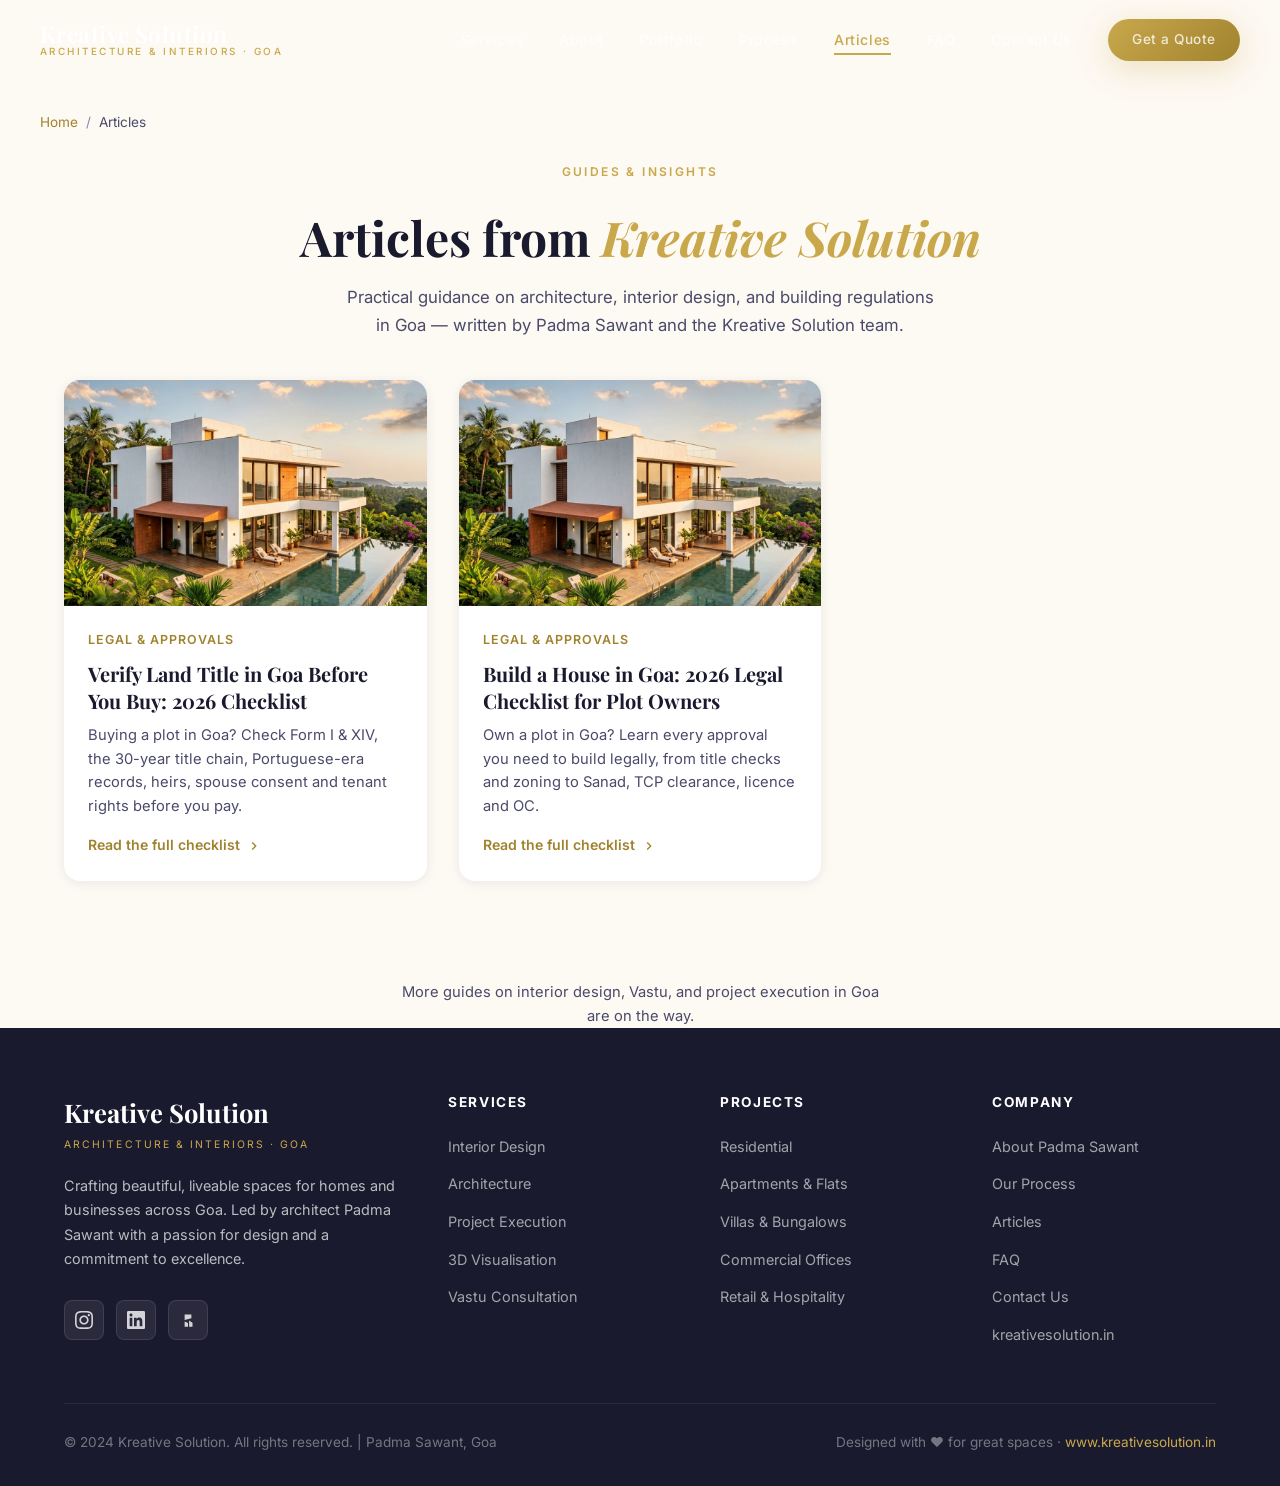
==== commit c567302c: "Add second article: land title verification checklist - Add articles/verify-land-title-in-goa-checkl" ====
--- a/articles/index.html
+++ b/articles/index.html
@@ -118,6 +118,27 @@
   <section id="articles-list">
     <div class="container">
       <div class="articles-grid">
+
+        <article class="article-card">
+          <a href="/articles/verify-land-title-in-goa-checklist.html" class="article-card-image">
+            <img src="/assets/images/architecture_exterior.png"
+                 alt="Goa plot and land records being reviewed before purchase"
+                 loading="lazy" />
+          </a>
+          <div class="article-card-body">
+            <span class="article-card-meta">Legal &amp; Approvals</span>
+            <h2 class="article-card-title">
+              <a href="/articles/verify-land-title-in-goa-checklist.html">Verify Land Title in Goa Before You Buy: 2026 Checklist</a>
+            </h2>
+            <p class="article-card-excerpt">
+              Buying a plot in Goa? Check Form I &amp; XIV, the 30-year title chain, Portuguese-era records, heirs, spouse consent and tenant rights before you pay.
+            </p>
+            <a href="/articles/verify-land-title-in-goa-checklist.html" class="article-card-link">
+              Read the full checklist
+              <svg viewBox="0 0 24 24" width="16" height="16" fill="currentColor"><path d="M10 6L8.59 7.41 13.17 12l-4.58 4.59L10 18l6-6z"/></svg>
+            </a>
+          </div>
+        </article>
 
         <article class="article-card">
           <a href="/articles/build-a-house-in-goa-legal-checklist.html" class="article-card-image">
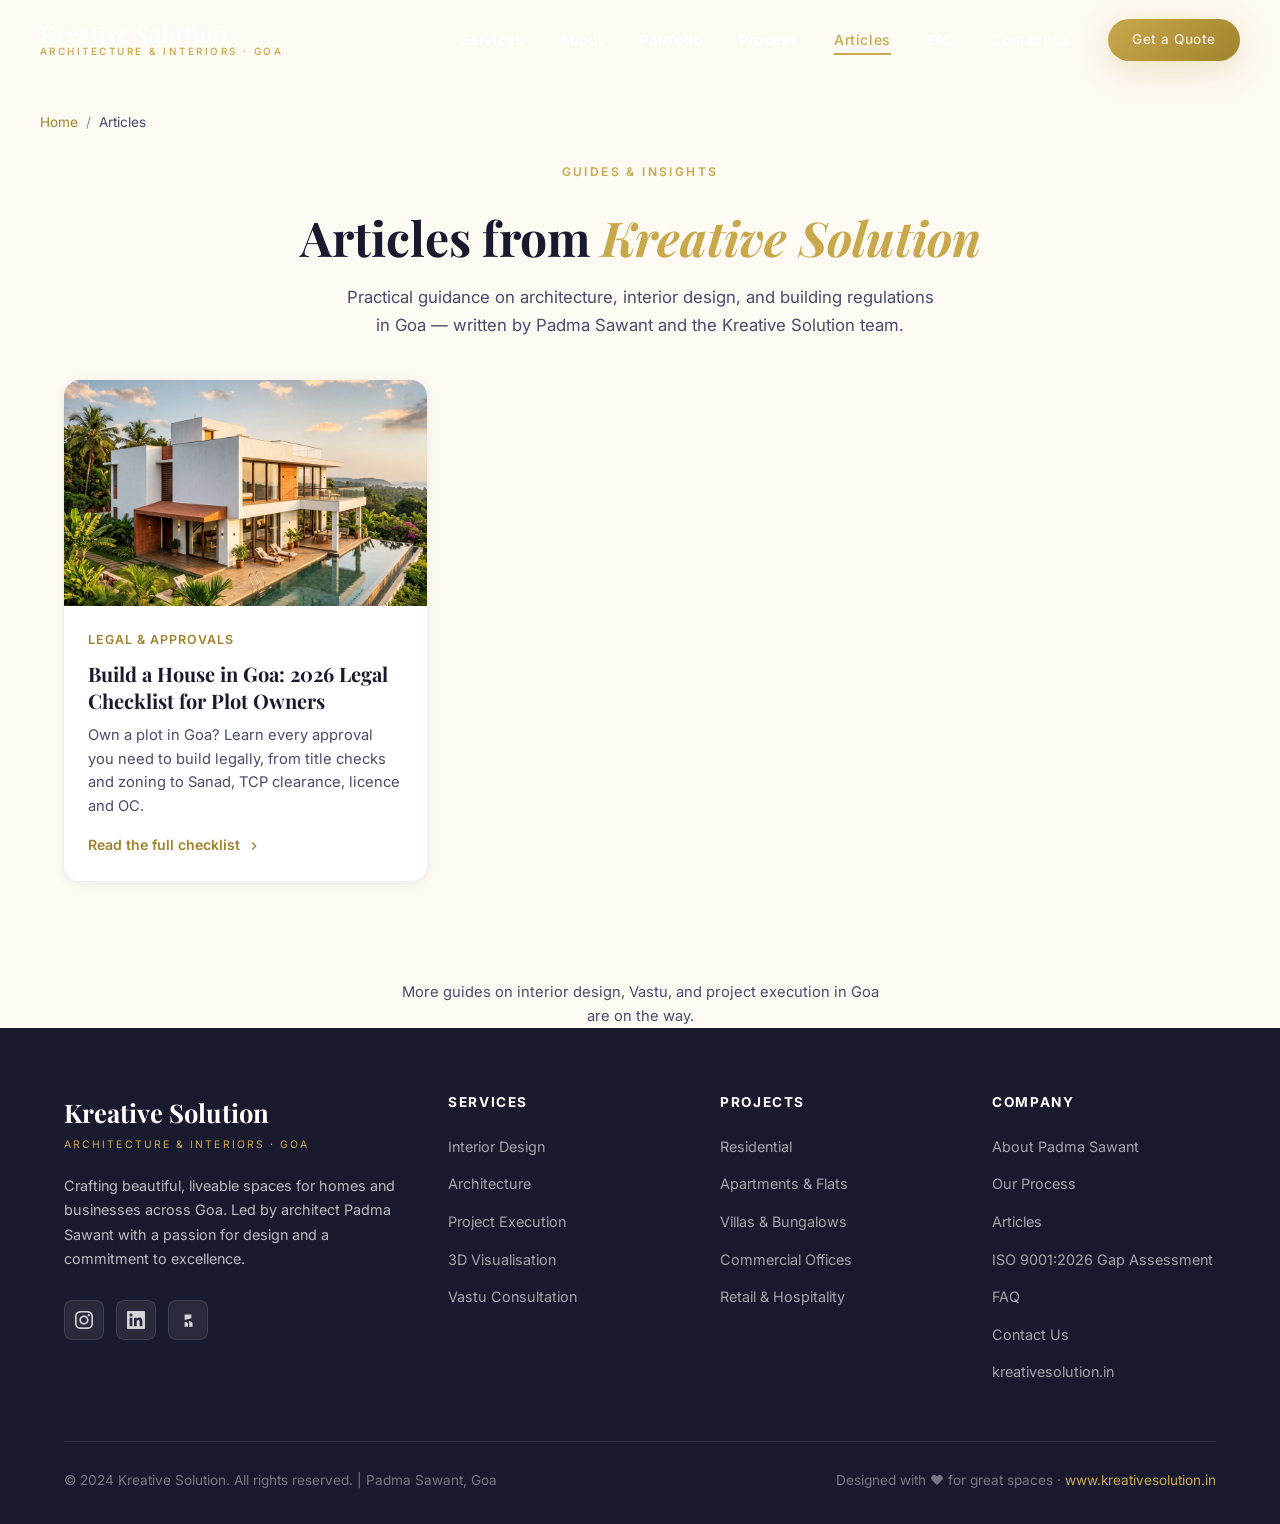
==== commit 199c8b0d: "Add ISO 9001:2026 gap assessment tool for manufacturing Clause-by-clause checklist (clauses 4-10, 92" ====
--- a/articles/index.html
+++ b/articles/index.html
@@ -118,27 +118,6 @@
   <section id="articles-list">
     <div class="container">
       <div class="articles-grid">
-
-        <article class="article-card">
-          <a href="/articles/verify-land-title-in-goa-checklist.html" class="article-card-image">
-            <img src="/assets/images/architecture_exterior.png"
-                 alt="Goa plot and land records being reviewed before purchase"
-                 loading="lazy" />
-          </a>
-          <div class="article-card-body">
-            <span class="article-card-meta">Legal &amp; Approvals</span>
-            <h2 class="article-card-title">
-              <a href="/articles/verify-land-title-in-goa-checklist.html">Verify Land Title in Goa Before You Buy: 2026 Checklist</a>
-            </h2>
-            <p class="article-card-excerpt">
-              Buying a plot in Goa? Check Form I &amp; XIV, the 30-year title chain, Portuguese-era records, heirs, spouse consent and tenant rights before you pay.
-            </p>
-            <a href="/articles/verify-land-title-in-goa-checklist.html" class="article-card-link">
-              Read the full checklist
-              <svg viewBox="0 0 24 24" width="16" height="16" fill="currentColor"><path d="M10 6L8.59 7.41 13.17 12l-4.58 4.59L10 18l6-6z"/></svg>
-            </a>
-          </div>
-        </article>
 
         <article class="article-card">
           <a href="/articles/build-a-house-in-goa-legal-checklist.html" class="article-card-image">
@@ -216,6 +195,7 @@
             <li><a href="/#about">About Padma Sawant</a></li>
             <li><a href="/#process">Our Process</a></li>
             <li><a href="/articles/">Articles</a></li>
+            <li><a href="/tools/iso-9001-gap-assessment.html">ISO 9001:2026 Gap Assessment</a></li>
             <li><a href="/#faq">FAQ</a></li>
             <li><a href="/#contact">Contact Us</a></li>
             <li><a href="https://www.kreativesolution.in">kreativesolution.in</a></li>
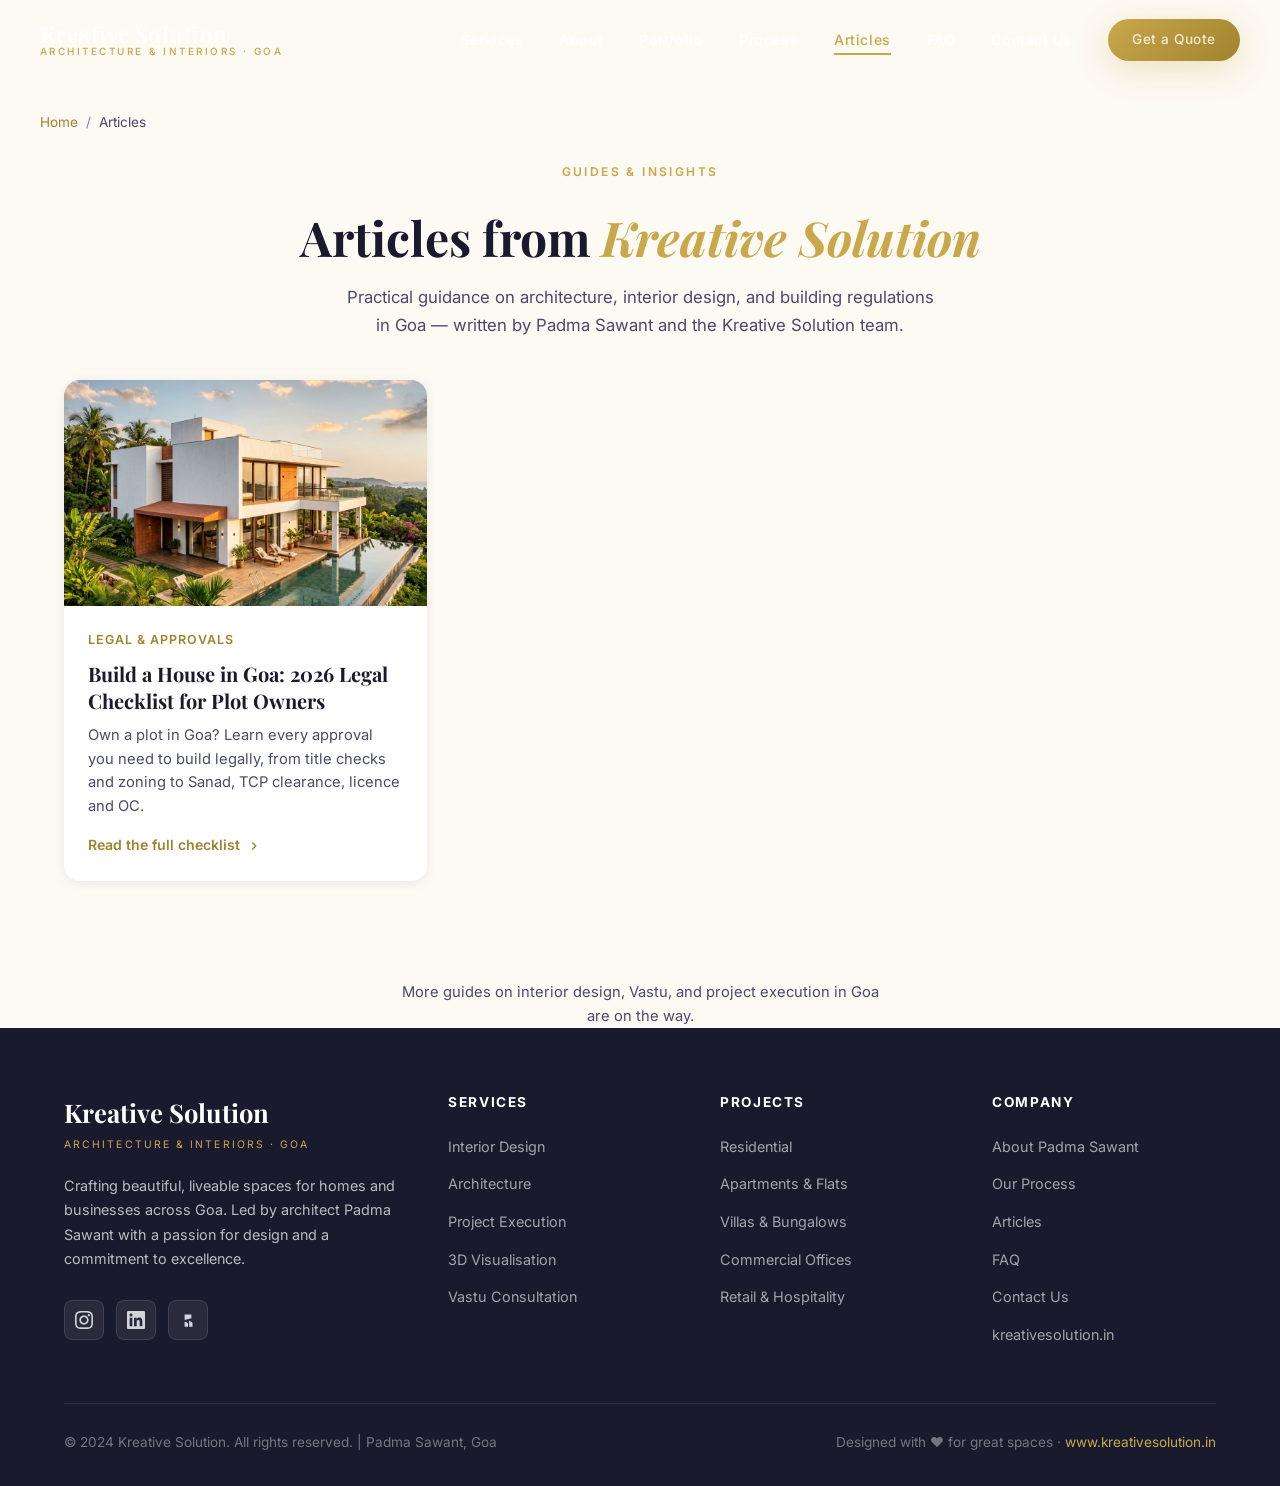
==== commit 5f5edfe0: "Revert "Add ISO 9001:2026 gap assessment tool for manufacturing" This reverts commit 199c8b0d7fae5ce" ====
--- a/articles/index.html
+++ b/articles/index.html
@@ -195,7 +195,6 @@
             <li><a href="/#about">About Padma Sawant</a></li>
             <li><a href="/#process">Our Process</a></li>
             <li><a href="/articles/">Articles</a></li>
-            <li><a href="/tools/iso-9001-gap-assessment.html">ISO 9001:2026 Gap Assessment</a></li>
             <li><a href="/#faq">FAQ</a></li>
             <li><a href="/#contact">Contact Us</a></li>
             <li><a href="https://www.kreativesolution.in">kreativesolution.in</a></li>
